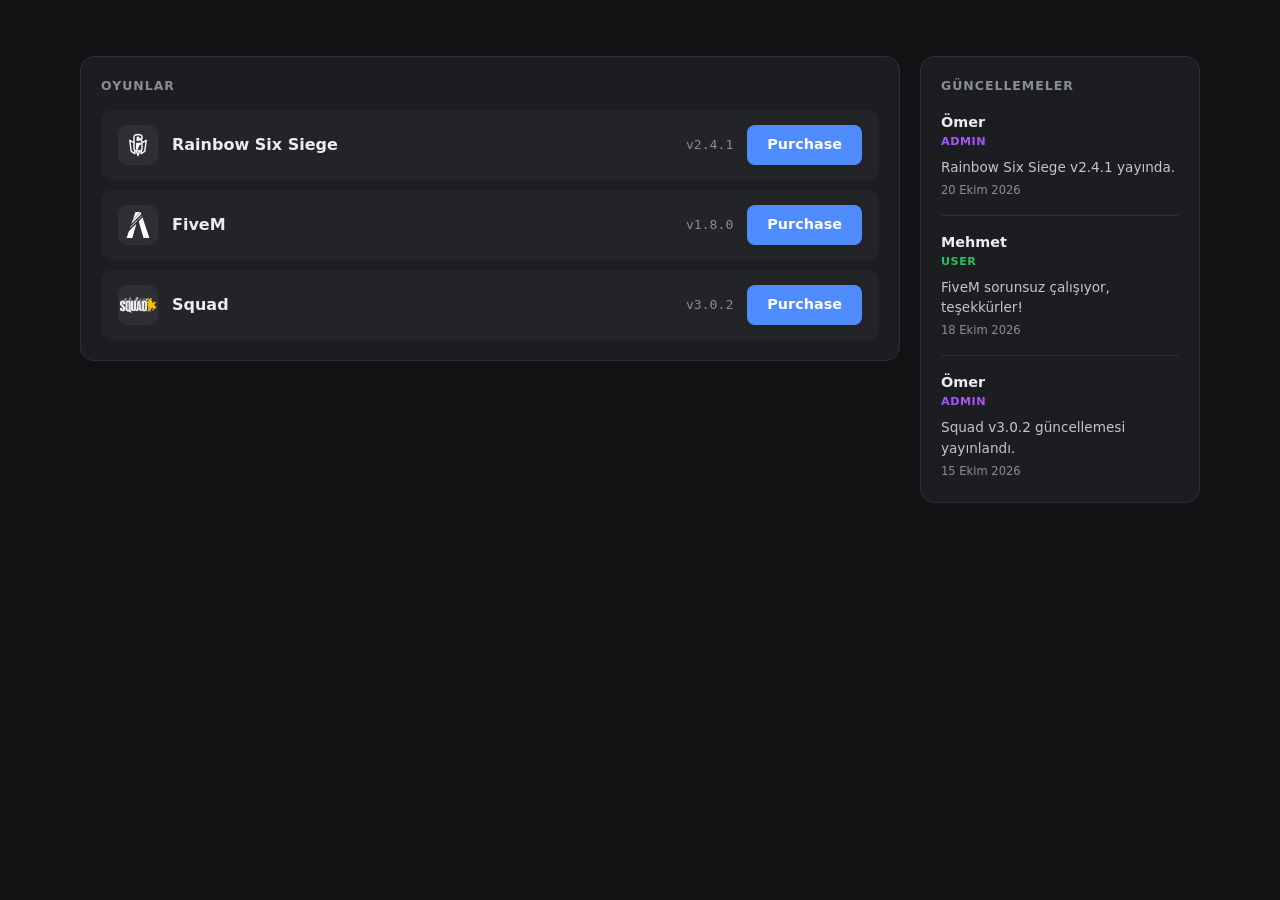
==== index.html @ ae7ca2d1 "Use real Squad logo Logo provided by the user, converted to a transparent PNG with the black wordmar" ====
<!DOCTYPE html>
<html lang="tr">
<head>
  <meta charset="UTF-8">
  <meta name="viewport" content="width=device-width, initial-scale=1.0">
  <title>Ürünler</title>
  <style>
    :root {
      --bg: #121214;
      --panel: #1c1d20;
      --row: #232428;
      --line: #2e2f34;
      --text: #ededef;
      --muted: #8b8d94;
      --accent: #4f8cff;
      --accent-hover: #3b78ee;
      --admin: #a855f7;
      --user: #22c55e;
    }

    * { box-sizing: border-box; margin: 0; padding: 0; }

    body {
      background: var(--bg);
      color: var(--text);
      font-family: "Segoe UI", system-ui, -apple-system, Roboto, sans-serif;
      line-height: 1.5;
      min-height: 100vh;
      padding: 56px 16px;
    }

    .layout {
      max-width: 1120px;
      margin: 0 auto;
      display: grid;
      grid-template-columns: 1fr 280px;
      gap: 20px;
      align-items: start;
    }

    .panel {
      background: var(--panel);
      border: 1px solid var(--line);
      border-radius: 14px;
      padding: 20px;
    }

    .title {
      font-size: .78rem;
      font-weight: 600;
      text-transform: uppercase;
      letter-spacing: 1px;
      color: var(--muted);
      margin-bottom: 14px;
    }

    /* Ürün satırı */
    .product {
      background: var(--row);
      border: 1px solid transparent;
      border-radius: 10px;
      transition: border-color .2s;
    }
    .product + .product { margin-top: 10px; }
    .product.open { border-color: var(--line); }

    .row {
      display: flex;
      align-items: center;
      gap: 14px;
      padding: 14px 16px;
    }
    .logo {
      width: 40px; height: 40px;
      border-radius: 9px;
      background: #2e2f34;
      display: grid; place-items: center;
      flex-shrink: 0;
    }
    .logo img { width: 26px; height: 26px; display: block; }
    .logo img.wide { width: 37px; height: auto; }
    .name { flex: 1; font-weight: 600; }
    .version {
      font-family: ui-monospace, Consolas, monospace;
      font-size: .82rem;
      color: var(--muted);
    }

    .btn {
      background: var(--accent);
      color: #fff;
      border: none;
      border-radius: 8px;
      padding: 9px 20px;
      font: inherit;
      font-weight: 600;
      font-size: .9rem;
      cursor: pointer;
      transition: background .2s, transform .1s;
    }
    .btn:hover { background: var(--accent-hover); }
    .btn:active { transform: scale(.97); }
    .btn:focus-visible { outline: 2px solid #fff; outline-offset: 2px; }
    .product.open .row .btn {
      background: transparent;
      color: var(--muted);
      box-shadow: inset 0 0 0 1px var(--line);
    }

    /* Açılır detay */
    .details {
      display: grid;
      grid-template-rows: 0fr;
      transition: grid-template-rows .3s ease;
    }
    .product.open .details { grid-template-rows: 1fr; }
    .details-inner { overflow: hidden; }
    .details-content {
      padding: 4px 16px 18px;
      display: grid;
      grid-template-columns: 1.4fr 1fr;
      grid-template-areas:
        "video prices"
        "desc  desc";
      gap: 16px;
    }

    .video {
      grid-area: video;
      aspect-ratio: 16 / 9;
      border-radius: 8px;
      overflow: hidden;
      background: #000;
    }
    .video iframe { width: 100%; height: 100%; border: 0; display: block; }
    .video .empty {
      width: 100%; height: 100%;
      display: grid; place-items: center;
      color: var(--muted); font-size: .85rem;
    }

    .prices {
      grid-area: prices;
      display: flex;
      flex-direction: column;
      gap: 8px;
    }
    .plan {
      display: flex;
      align-items: center;
      justify-content: space-between;
      gap: 10px;
      padding: 12px 14px;
      border: 1px solid var(--line);
      border-radius: 8px;
      background: transparent;
      color: var(--text);
      font: inherit;
      cursor: pointer;
      text-align: left;
      transition: border-color .2s, background .2s;
    }
    .plan:hover { border-color: var(--accent); background: rgba(79, 140, 255, .06); }
    .plan.popular { border-color: var(--accent); background: rgba(79, 140, 255, .08); }
    .plan .label { font-size: .9rem; }
    .plan .tag {
      display: block;
      font-size: .7rem;
      font-weight: 700;
      color: var(--accent);
      text-transform: uppercase;
      letter-spacing: .5px;
    }
    .plan .price { font-weight: 700; white-space: nowrap; }
    .plan .old {
      display: block;
      font-size: .75rem;
      font-weight: 400;
      color: var(--muted);
      text-decoration: line-through;
      text-align: right;
    }
    .note { font-size: .75rem; color: var(--muted); text-align: center; margin-top: 2px; }

    .desc {
      grid-area: desc;
      font-size: .9rem;
      color: #c4c5cb;
      border-top: 1px solid var(--line);
      padding-top: 14px;
    }
    .desc ul { list-style: none; margin-top: 8px; display: grid; gap: 4px; }
    .desc li::before { content: "✓ "; color: var(--user); font-weight: 700; }

    /* Güncellemeler */
    .update + .update {
      margin-top: 14px;
      padding-top: 14px;
      border-top: 1px solid var(--line);
    }
    .author { font-weight: 600; font-size: .9rem; }
    .role {
      display: block;
      font-size: .7rem;
      font-weight: 700;
      text-transform: uppercase;
      letter-spacing: .5px;
    }
    .role.admin { color: var(--admin); }
    .role.user  { color: var(--user); }
    .update p { font-size: .85rem; color: #c4c5cb; margin-top: 6px; }
    .update time { font-size: .72rem; color: var(--muted); }

    @media (max-width: 900px) {
      .layout { grid-template-columns: 1fr; }
    }
    @media (max-width: 640px) {
      .details-content {
        grid-template-columns: 1fr;
        grid-template-areas: "video" "prices" "desc";
      }
    }
  </style>
</head>
<body>

  <main class="layout">

    <section class="panel" aria-label="Oyunlar">
      <div class="title">Oyunlar</div>

      <!--
        Her ürün için:
        - data-video: YouTube video ID'si (örn. youtube.com/watch?v=XXXX → "XXXX")
        - fiyatlar ve açıklama aşağıdaki .details içinde
      -->

      <div class="product" data-video="">
        <div class="row">
          <span class="logo"><img src="assets/r6.svg" alt="Rainbow Six Siege logosu"></span>
          <span class="name">Rainbow Six Siege</span>
          <span class="version">v2.4.1</span>
          <button class="btn toggle" aria-expanded="false">Purchase</button>
        </div>
        <div class="details">
          <div class="details-inner">
            <div class="details-content">
              <div class="video"></div>
              <div class="prices">
                <button class="plan"><span class="label">1 Gün</span><span class="price">₺49</span></button>
                <button class="plan popular"><span class="label"><span class="tag">En popüler</span>1 Hafta</span><span class="price"><span class="old">₺343</span>₺199</span></button>
                <button class="plan"><span class="label">1 Ay</span><span class="price"><span class="old">₺1.470</span>₺549</span></button>
                <div class="note">Ödeme sonrası anında teslim</div>
              </div>
              <div class="desc">
                Rainbow Six Siege için hazırlanan paket. Kurulumu birkaç dakika sürer.
                <ul>
                  <li>Kolay kurulum</li>
                  <li>Düzenli güncelleme</li>
                  <li>7/24 destek</li>
                </ul>
              </div>
            </div>
          </div>
        </div>
      </div>

      <div class="product" data-video="">
        <div class="row">
          <span class="logo"><img src="assets/fivem.svg" alt="FiveM logosu"></span>
          <span class="name">FiveM</span>
          <span class="version">v1.8.0</span>
          <button class="btn toggle" aria-expanded="false">Purchase</button>
        </div>
        <div class="details">
          <div class="details-inner">
            <div class="details-content">
              <div class="video"></div>
              <div class="prices">
                <button class="plan"><span class="label">1 Gün</span><span class="price">₺39</span></button>
                <button class="plan popular"><span class="label"><span class="tag">En popüler</span>1 Hafta</span><span class="price"><span class="old">₺273</span>₺159</span></button>
                <button class="plan"><span class="label">1 Ay</span><span class="price"><span class="old">₺1.170</span>₺449</span></button>
                <div class="note">Ödeme sonrası anında teslim</div>
              </div>
              <div class="desc">
                FiveM için hazırlanan paket. Kurulumu birkaç dakika sürer.
                <ul>
                  <li>Kolay kurulum</li>
                  <li>Düzenli güncelleme</li>
                  <li>7/24 destek</li>
                </ul>
              </div>
            </div>
          </div>
        </div>
      </div>

      <div class="product" data-video="">
        <div class="row">
          <span class="logo"><img class="wide" src="assets/squad.png" alt="Squad logosu"></span>
          <span class="name">Squad</span>
          <span class="version">v3.0.2</span>
          <button class="btn toggle" aria-expanded="false">Purchase</button>
        </div>
        <div class="details">
          <div class="details-inner">
            <div class="details-content">
              <div class="video"></div>
              <div class="prices">
                <button class="plan"><span class="label">1 Gün</span><span class="price">₺45</span></button>
                <button class="plan popular"><span class="label"><span class="tag">En popüler</span>1 Hafta</span><span class="price"><span class="old">₺315</span>₺179</span></button>
                <button class="plan"><span class="label">1 Ay</span><span class="price"><span class="old">₺1.350</span>₺499</span></button>
                <div class="note">Ödeme sonrası anında teslim</div>
              </div>
              <div class="desc">
                Squad için hazırlanan paket. Kurulumu birkaç dakika sürer.
                <ul>
                  <li>Kolay kurulum</li>
                  <li>Düzenli güncelleme</li>
                  <li>7/24 destek</li>
                </ul>
              </div>
            </div>
          </div>
        </div>
      </div>
    </section>

    <aside class="panel" aria-label="Güncellemeler">
      <div class="title">Güncellemeler</div>

      <article class="update">
        <span class="author">Ömer</span>
        <span class="role admin" lang="en">Admin</span>
        <p>Rainbow Six Siege v2.4.1 yayında.</p>
        <time datetime="2026-10-20">20 Ekim 2026</time>
      </article>

      <article class="update">
        <span class="author">Mehmet</span>
        <span class="role user" lang="en">User</span>
        <p>FiveM sorunsuz çalışıyor, teşekkürler!</p>
        <time datetime="2026-10-18">18 Ekim 2026</time>
      </article>

      <article class="update">
        <span class="author">Ömer</span>
        <span class="role admin" lang="en">Admin</span>
        <p>Squad v3.0.2 güncellemesi yayınlandı.</p>
        <time datetime="2026-10-15">15 Ekim 2026</time>
      </article>
    </aside>

  </main>

  <script>
    const products = document.querySelectorAll('.product');

    function close(p) {
      p.classList.remove('open');
      const btn = p.querySelector('.toggle');
      btn.textContent = 'Purchase';
      btn.setAttribute('aria-expanded', 'false');
      // Kapanınca videoyu durdurmak için iframe'i kaldır
      setTimeout(() => { if (!p.classList.contains('open')) p.querySelector('.video').innerHTML = ''; }, 300);
    }

    function open(p) {
      p.classList.add('open');
      const btn = p.querySelector('.toggle');
      btn.textContent = 'Kapat';
      btn.setAttribute('aria-expanded', 'true');

      const box = p.querySelector('.video');
      const id = p.dataset.video;
      box.innerHTML = id
        ? `<iframe src="https://www.youtube-nocookie.com/embed/${id}" title="Ürün videosu" allow="accelerometer; encrypted-media; gyroscope; picture-in-picture" allowfullscreen></iframe>`
        : '<div class="empty">Video yakında</div>';
    }

    products.forEach(p => {
      p.querySelector('.toggle').addEventListener('click', () => {
        const isOpen = p.classList.contains('open');
        products.forEach(o => o.classList.contains('open') && close(o)); // aynı anda tek ürün açık
        if (!isOpen) open(p);
      });
    });
  </script>

</body>
</html>
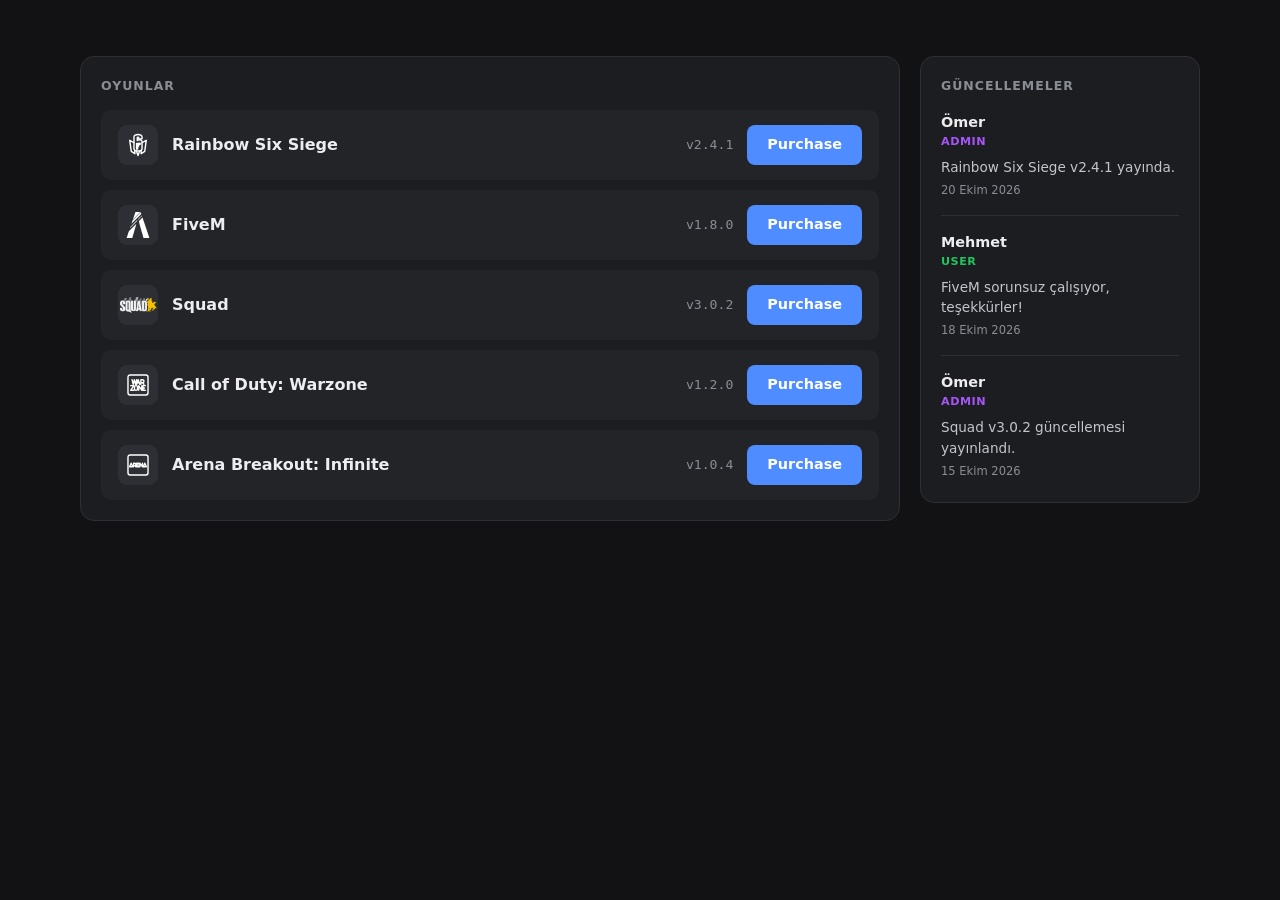
==== commit 631a450a: "Add Call of Duty: Warzone and Arena Breakout: Infinite Both use the same expandable purchase panel a" ====
--- a/index.html
+++ b/index.html
@@ -324,6 +324,66 @@
           </div>
         </div>
       </div>
+
+      <div class="product" data-video="">
+        <div class="row">
+          <span class="logo"><img src="assets/warzone.svg" alt="Call of Duty: Warzone logosu"></span>
+          <span class="name">Call of Duty: Warzone</span>
+          <span class="version">v1.2.0</span>
+          <button class="btn toggle" aria-expanded="false">Purchase</button>
+        </div>
+        <div class="details">
+          <div class="details-inner">
+            <div class="details-content">
+              <div class="video"></div>
+              <div class="prices">
+                <button class="plan"><span class="label">1 Gün</span><span class="price">₺55</span></button>
+                <button class="plan popular"><span class="label"><span class="tag">En popüler</span>1 Hafta</span><span class="price"><span class="old">₺385</span>₺219</span></button>
+                <button class="plan"><span class="label">1 Ay</span><span class="price"><span class="old">₺1.650</span>₺599</span></button>
+                <div class="note">Ödeme sonrası anında teslim</div>
+              </div>
+              <div class="desc">
+                Call of Duty: Warzone için hazırlanan paket. Kurulumu birkaç dakika sürer.
+                <ul>
+                  <li>Kolay kurulum</li>
+                  <li>Düzenli güncelleme</li>
+                  <li>7/24 destek</li>
+                </ul>
+              </div>
+            </div>
+          </div>
+        </div>
+      </div>
+
+      <div class="product" data-video="">
+        <div class="row">
+          <span class="logo"><img src="assets/arena.svg" alt="Arena Breakout: Infinite logosu"></span>
+          <span class="name">Arena Breakout: Infinite</span>
+          <span class="version">v1.0.4</span>
+          <button class="btn toggle" aria-expanded="false">Purchase</button>
+        </div>
+        <div class="details">
+          <div class="details-inner">
+            <div class="details-content">
+              <div class="video"></div>
+              <div class="prices">
+                <button class="plan"><span class="label">1 Gün</span><span class="price">₺45</span></button>
+                <button class="plan popular"><span class="label"><span class="tag">En popüler</span>1 Hafta</span><span class="price"><span class="old">₺315</span>₺179</span></button>
+                <button class="plan"><span class="label">1 Ay</span><span class="price"><span class="old">₺1.350</span>₺499</span></button>
+                <div class="note">Ödeme sonrası anında teslim</div>
+              </div>
+              <div class="desc">
+                Arena Breakout: Infinite için hazırlanan paket. Kurulumu birkaç dakika sürer.
+                <ul>
+                  <li>Kolay kurulum</li>
+                  <li>Düzenli güncelleme</li>
+                  <li>7/24 destek</li>
+                </ul>
+              </div>
+            </div>
+          </div>
+        </div>
+      </div>
     </section>
 
     <aside class="panel" aria-label="Güncellemeler">
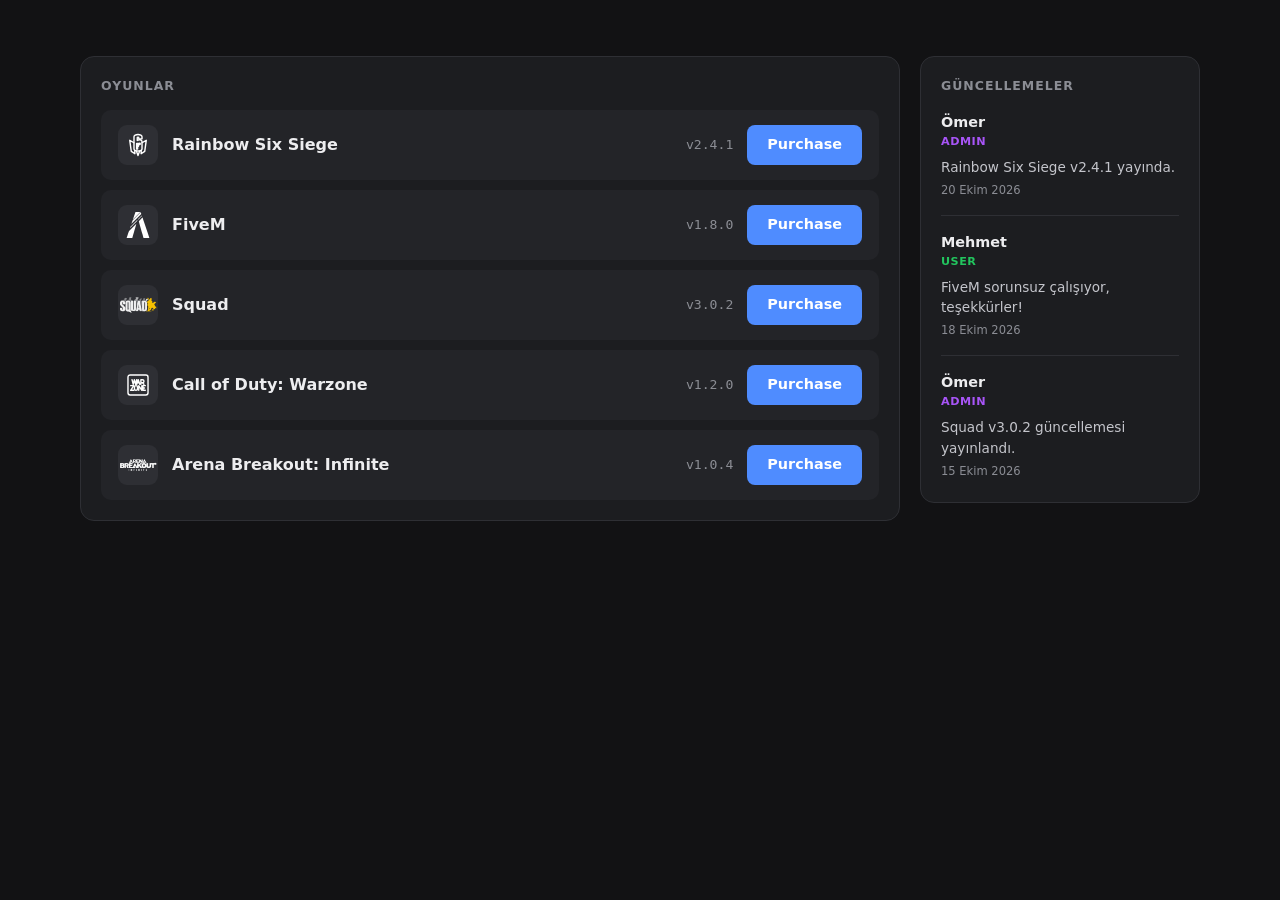
==== commit cabbe1e3: "Use official Arena Breakout: Infinite logo Logo provided by the user, converted to a transparent whi" ====
--- a/index.html
+++ b/index.html
@@ -357,7 +357,7 @@
 
       <div class="product" data-video="">
         <div class="row">
-          <span class="logo"><img src="assets/arena.svg" alt="Arena Breakout: Infinite logosu"></span>
+          <span class="logo"><img class="wide" src="assets/arena.png" alt="Arena Breakout: Infinite logosu"></span>
           <span class="name">Arena Breakout: Infinite</span>
           <span class="version">v1.0.4</span>
           <button class="btn toggle" aria-expanded="false">Purchase</button>
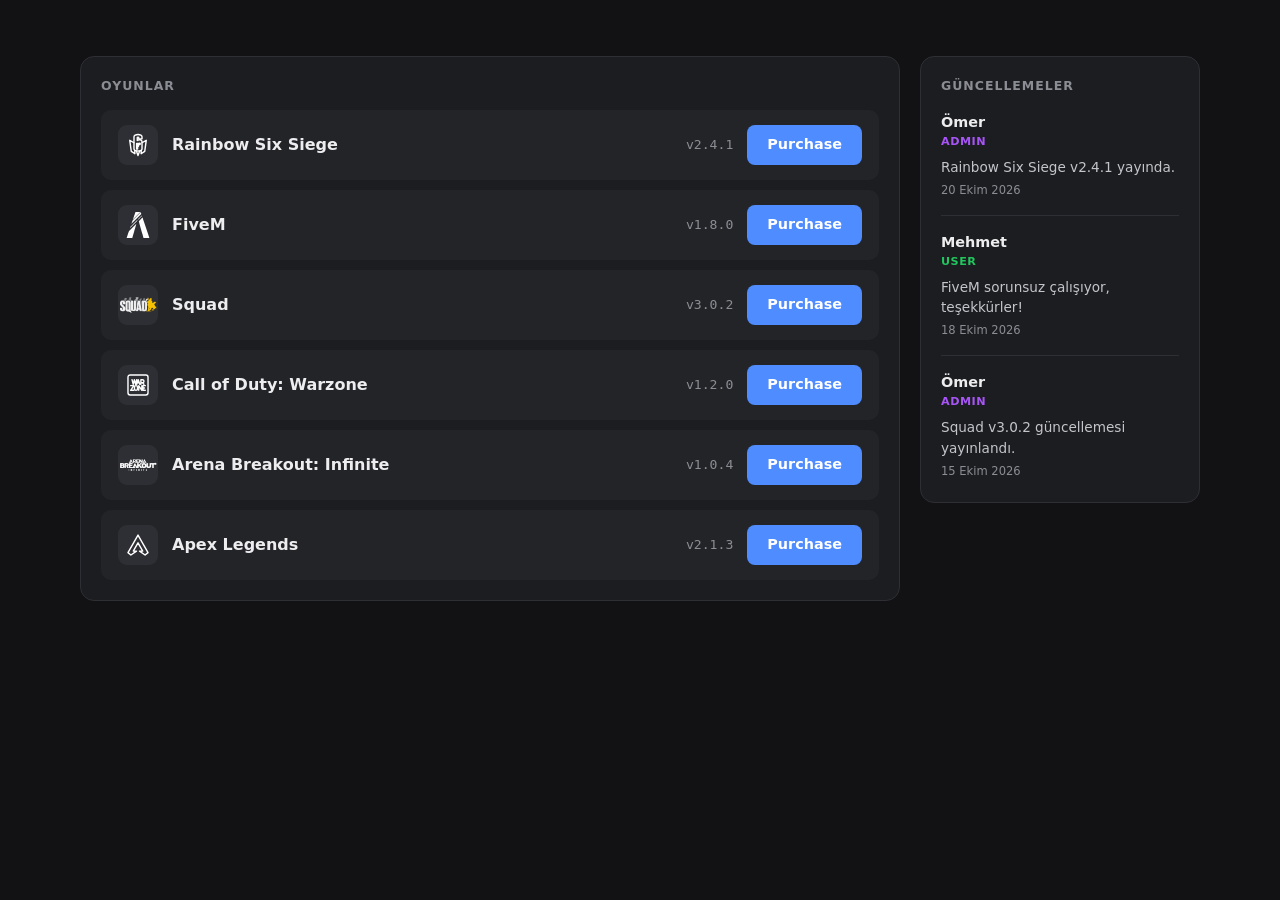
==== commit 7f418345: "Add Apex Legends Logo from Arcticons (CC BY-SA 4.0).  Co-Authored-By: Claude Opus 5.5 <noreply@anthr" ====
--- a/index.html
+++ b/index.html
@@ -384,6 +384,36 @@
           </div>
         </div>
       </div>
+
+      <div class="product" data-video="">
+        <div class="row">
+          <span class="logo"><img src="assets/apex.svg" alt="Apex Legends logosu"></span>
+          <span class="name">Apex Legends</span>
+          <span class="version">v2.1.3</span>
+          <button class="btn toggle" aria-expanded="false">Purchase</button>
+        </div>
+        <div class="details">
+          <div class="details-inner">
+            <div class="details-content">
+              <div class="video"></div>
+              <div class="prices">
+                <button class="plan"><span class="label">1 Gün</span><span class="price">₺55</span></button>
+                <button class="plan popular"><span class="label"><span class="tag">En popüler</span>1 Hafta</span><span class="price"><span class="old">₺385</span>₺219</span></button>
+                <button class="plan"><span class="label">1 Ay</span><span class="price"><span class="old">₺1.650</span>₺599</span></button>
+                <div class="note">Ödeme sonrası anında teslim</div>
+              </div>
+              <div class="desc">
+                Apex Legends için hazırlanan paket. Kurulumu birkaç dakika sürer.
+                <ul>
+                  <li>Kolay kurulum</li>
+                  <li>Düzenli güncelleme</li>
+                  <li>7/24 destek</li>
+                </ul>
+              </div>
+            </div>
+          </div>
+        </div>
+      </div>
     </section>
 
     <aside class="panel" aria-label="Güncellemeler">
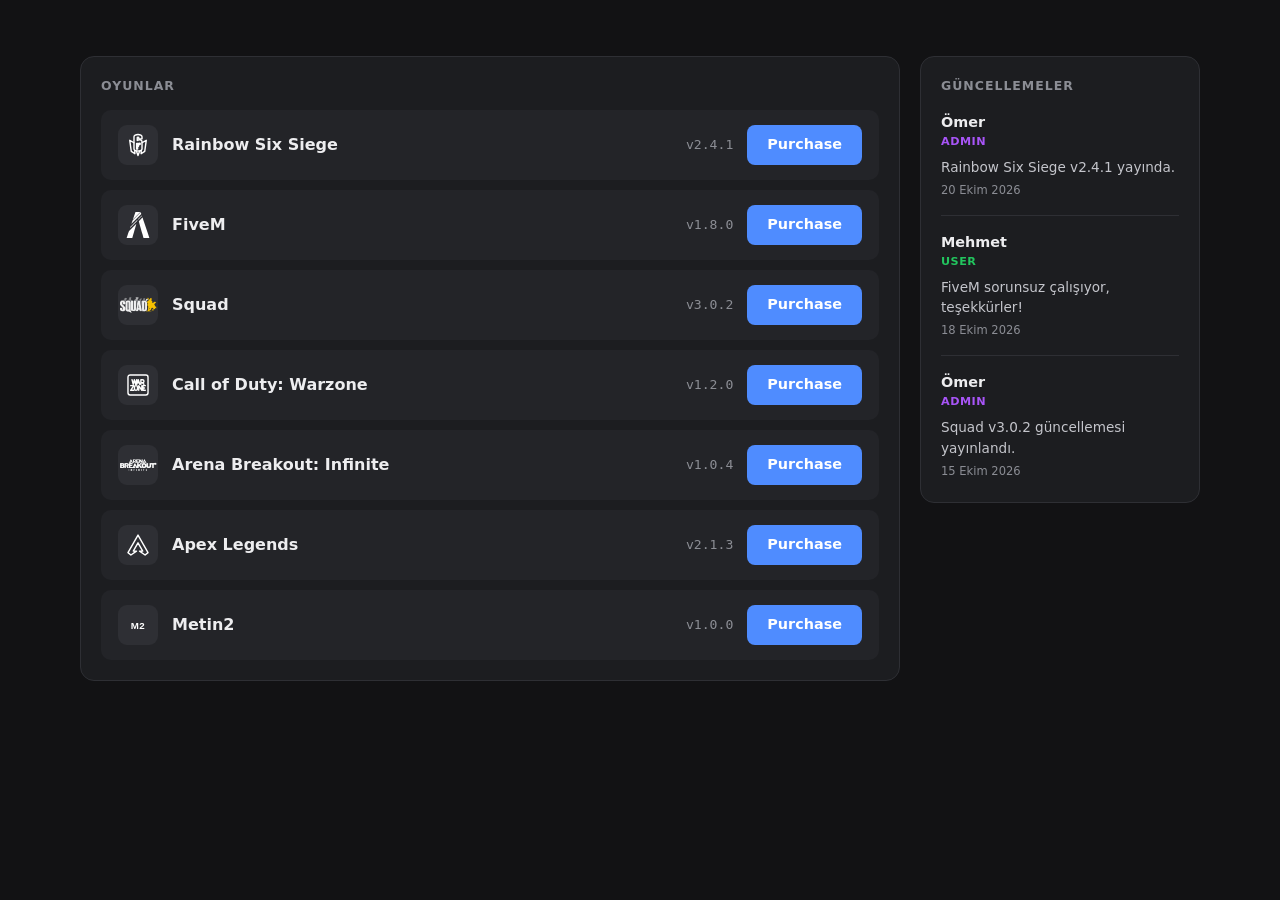
==== commit 1ccf5192: "Add Metin2 Uses a temporary monogram until the official logo is provided.  Co-Authored-By: Claude Op" ====
--- a/index.html
+++ b/index.html
@@ -414,6 +414,36 @@
           </div>
         </div>
       </div>
+
+      <div class="product" data-video="">
+        <div class="row">
+          <span class="logo"><img src="assets/metin2.svg" alt="Metin2 logosu"></span>
+          <span class="name">Metin2</span>
+          <span class="version">v1.0.0</span>
+          <button class="btn toggle" aria-expanded="false">Purchase</button>
+        </div>
+        <div class="details">
+          <div class="details-inner">
+            <div class="details-content">
+              <div class="video"></div>
+              <div class="prices">
+                <button class="plan"><span class="label">1 Gün</span><span class="price">₺35</span></button>
+                <button class="plan popular"><span class="label"><span class="tag">En popüler</span>1 Hafta</span><span class="price"><span class="old">₺245</span>₺139</span></button>
+                <button class="plan"><span class="label">1 Ay</span><span class="price"><span class="old">₺1.050</span>₺379</span></button>
+                <div class="note">Ödeme sonrası anında teslim</div>
+              </div>
+              <div class="desc">
+                Metin2 için hazırlanan paket. Kurulumu birkaç dakika sürer.
+                <ul>
+                  <li>Kolay kurulum</li>
+                  <li>Düzenli güncelleme</li>
+                  <li>7/24 destek</li>
+                </ul>
+              </div>
+            </div>
+          </div>
+        </div>
+      </div>
     </section>
 
     <aside class="panel" aria-label="Güncellemeler">
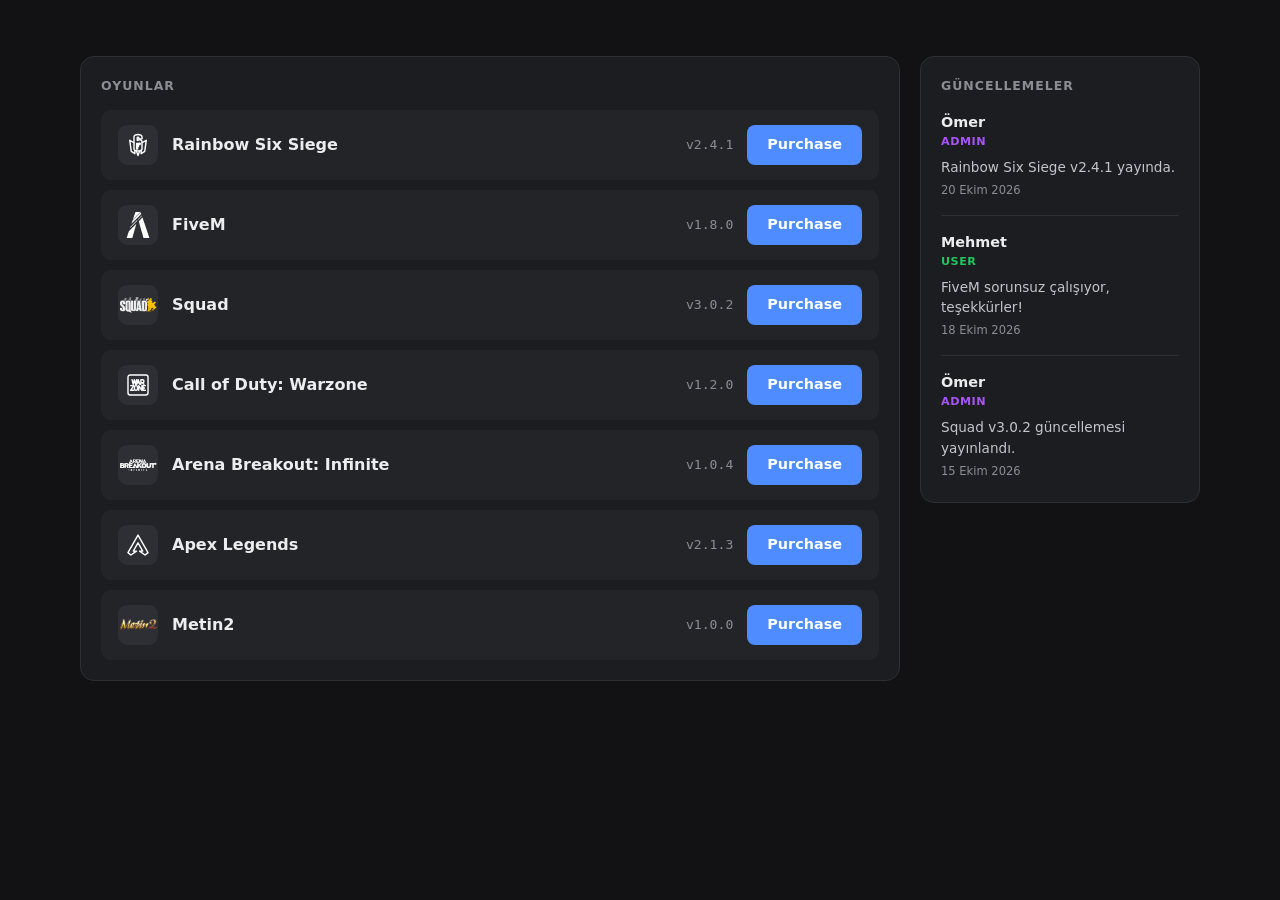
==== commit 82a918d0: "Use official Metin2 logo Logo provided by the user, white background removed; original gold colors k" ====
--- a/index.html
+++ b/index.html
@@ -417,7 +417,7 @@
 
       <div class="product" data-video="">
         <div class="row">
-          <span class="logo"><img src="assets/metin2.svg" alt="Metin2 logosu"></span>
+          <span class="logo"><img class="wide" src="assets/metin2.png" alt="Metin2 logosu"></span>
           <span class="name">Metin2</span>
           <span class="version">v1.0.0</span>
           <button class="btn toggle" aria-expanded="false">Purchase</button>
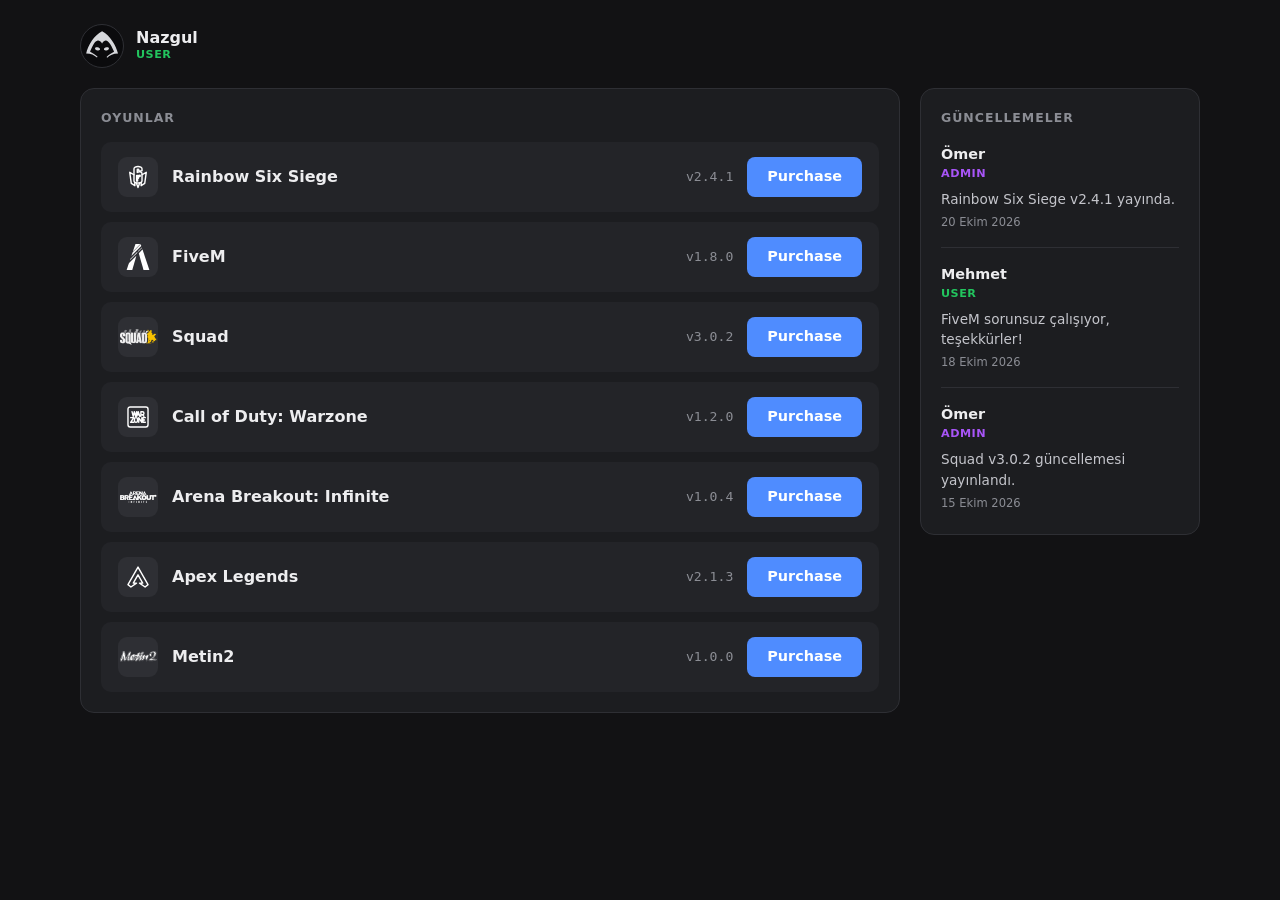
==== commit 202fb073: "Add profile header with avatar, name and User role Temporary Nazgul-style hood avatar from game-icon" ====
--- a/index.html
+++ b/index.html
@@ -26,8 +26,27 @@
       font-family: "Segoe UI", system-ui, -apple-system, Roboto, sans-serif;
       line-height: 1.5;
       min-height: 100vh;
-      padding: 56px 16px;
-    }
+      padding: 24px 16px 56px;
+    }
+
+    /* Profil (sol üst) */
+    .profile {
+      max-width: 1120px;
+      margin: 0 auto 20px;
+      display: flex;
+      align-items: center;
+      gap: 12px;
+    }
+    .profile .avatar {
+      width: 44px; height: 44px;
+      border-radius: 50%;
+      background: #0b0b0d;
+      border: 1px solid var(--line);
+      display: grid; place-items: center;
+      overflow: hidden;
+    }
+    .profile .avatar img { width: 34px; height: 34px; display: block; }
+    .profile .username { font-weight: 600; line-height: 1.2; }
 
     .layout {
       max-width: 1120px;
@@ -224,6 +243,14 @@
 </head>
 <body>
 
+  <div class="profile">
+    <div class="avatar"><img src="assets/avatar.svg" alt="Profil resmi"></div>
+    <div>
+      <div class="username">Nazgul</div>
+      <span class="role user" lang="en">User</span>
+    </div>
+  </div>
+
   <main class="layout">
 
     <section class="panel" aria-label="Oyunlar">
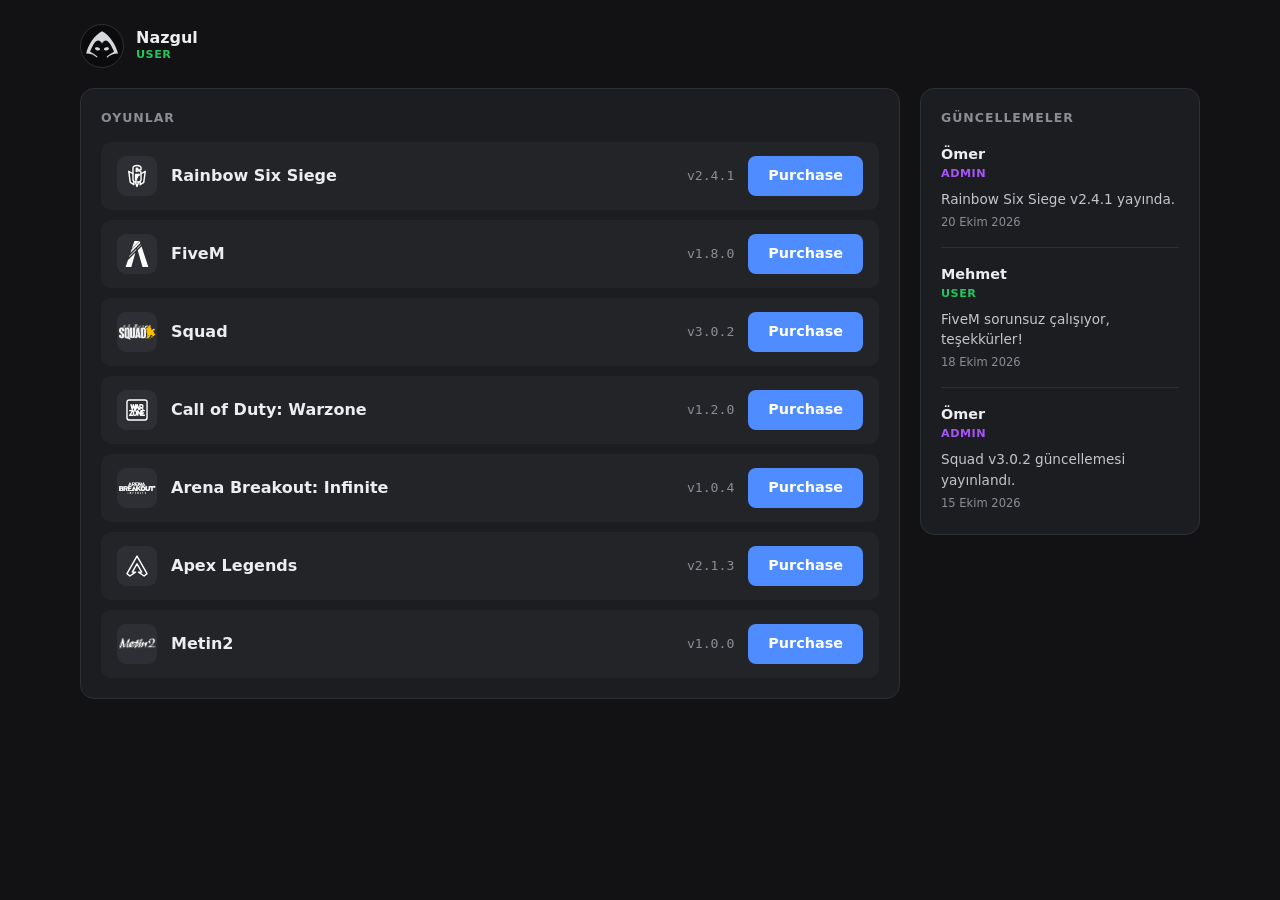
==== commit 46a5e6f0: "Open each game on its own product page Purchase now links to product.html?id=<game>, a shared templa" ====
--- a/index.html
+++ b/index.html
@@ -4,535 +4,65 @@
   <meta charset="UTF-8">
   <meta name="viewport" content="width=device-width, initial-scale=1.0">
   <title>Ürünler</title>
-  <style>
-    :root {
-      --bg: #121214;
-      --panel: #1c1d20;
-      --row: #232428;
-      --line: #2e2f34;
-      --text: #ededef;
-      --muted: #8b8d94;
-      --accent: #4f8cff;
-      --accent-hover: #3b78ee;
-      --admin: #a855f7;
-      --user: #22c55e;
-    }
-
-    * { box-sizing: border-box; margin: 0; padding: 0; }
-
-    body {
-      background: var(--bg);
-      color: var(--text);
-      font-family: "Segoe UI", system-ui, -apple-system, Roboto, sans-serif;
-      line-height: 1.5;
-      min-height: 100vh;
-      padding: 24px 16px 56px;
-    }
-
-    /* Profil (sol üst) */
-    .profile {
-      max-width: 1120px;
-      margin: 0 auto 20px;
-      display: flex;
-      align-items: center;
-      gap: 12px;
-    }
-    .profile .avatar {
-      width: 44px; height: 44px;
-      border-radius: 50%;
-      background: #0b0b0d;
-      border: 1px solid var(--line);
-      display: grid; place-items: center;
-      overflow: hidden;
-    }
-    .profile .avatar img { width: 34px; height: 34px; display: block; }
-    .profile .username { font-weight: 600; line-height: 1.2; }
-
-    .layout {
-      max-width: 1120px;
-      margin: 0 auto;
-      display: grid;
-      grid-template-columns: 1fr 280px;
-      gap: 20px;
-      align-items: start;
-    }
-
-    .panel {
-      background: var(--panel);
-      border: 1px solid var(--line);
-      border-radius: 14px;
-      padding: 20px;
-    }
-
-    .title {
-      font-size: .78rem;
-      font-weight: 600;
-      text-transform: uppercase;
-      letter-spacing: 1px;
-      color: var(--muted);
-      margin-bottom: 14px;
-    }
-
-    /* Ürün satırı */
-    .product {
-      background: var(--row);
-      border: 1px solid transparent;
-      border-radius: 10px;
-      transition: border-color .2s;
-    }
-    .product + .product { margin-top: 10px; }
-    .product.open { border-color: var(--line); }
-
-    .row {
-      display: flex;
-      align-items: center;
-      gap: 14px;
-      padding: 14px 16px;
-    }
-    .logo {
-      width: 40px; height: 40px;
-      border-radius: 9px;
-      background: #2e2f34;
-      display: grid; place-items: center;
-      flex-shrink: 0;
-    }
-    .logo img { width: 26px; height: 26px; display: block; }
-    .logo img.wide { width: 37px; height: auto; }
-    .name { flex: 1; font-weight: 600; }
-    .version {
-      font-family: ui-monospace, Consolas, monospace;
-      font-size: .82rem;
-      color: var(--muted);
-    }
-
-    .btn {
-      background: var(--accent);
-      color: #fff;
-      border: none;
-      border-radius: 8px;
-      padding: 9px 20px;
-      font: inherit;
-      font-weight: 600;
-      font-size: .9rem;
-      cursor: pointer;
-      transition: background .2s, transform .1s;
-    }
-    .btn:hover { background: var(--accent-hover); }
-    .btn:active { transform: scale(.97); }
-    .btn:focus-visible { outline: 2px solid #fff; outline-offset: 2px; }
-    .product.open .row .btn {
-      background: transparent;
-      color: var(--muted);
-      box-shadow: inset 0 0 0 1px var(--line);
-    }
-
-    /* Açılır detay */
-    .details {
-      display: grid;
-      grid-template-rows: 0fr;
-      transition: grid-template-rows .3s ease;
-    }
-    .product.open .details { grid-template-rows: 1fr; }
-    .details-inner { overflow: hidden; }
-    .details-content {
-      padding: 4px 16px 18px;
-      display: grid;
-      grid-template-columns: 1.4fr 1fr;
-      grid-template-areas:
-        "video prices"
-        "desc  desc";
-      gap: 16px;
-    }
-
-    .video {
-      grid-area: video;
-      aspect-ratio: 16 / 9;
-      border-radius: 8px;
-      overflow: hidden;
-      background: #000;
-    }
-    .video iframe { width: 100%; height: 100%; border: 0; display: block; }
-    .video .empty {
-      width: 100%; height: 100%;
-      display: grid; place-items: center;
-      color: var(--muted); font-size: .85rem;
-    }
-
-    .prices {
-      grid-area: prices;
-      display: flex;
-      flex-direction: column;
-      gap: 8px;
-    }
-    .plan {
-      display: flex;
-      align-items: center;
-      justify-content: space-between;
-      gap: 10px;
-      padding: 12px 14px;
-      border: 1px solid var(--line);
-      border-radius: 8px;
-      background: transparent;
-      color: var(--text);
-      font: inherit;
-      cursor: pointer;
-      text-align: left;
-      transition: border-color .2s, background .2s;
-    }
-    .plan:hover { border-color: var(--accent); background: rgba(79, 140, 255, .06); }
-    .plan.popular { border-color: var(--accent); background: rgba(79, 140, 255, .08); }
-    .plan .label { font-size: .9rem; }
-    .plan .tag {
-      display: block;
-      font-size: .7rem;
-      font-weight: 700;
-      color: var(--accent);
-      text-transform: uppercase;
-      letter-spacing: .5px;
-    }
-    .plan .price { font-weight: 700; white-space: nowrap; }
-    .plan .old {
-      display: block;
-      font-size: .75rem;
-      font-weight: 400;
-      color: var(--muted);
-      text-decoration: line-through;
-      text-align: right;
-    }
-    .note { font-size: .75rem; color: var(--muted); text-align: center; margin-top: 2px; }
-
-    .desc {
-      grid-area: desc;
-      font-size: .9rem;
-      color: #c4c5cb;
-      border-top: 1px solid var(--line);
-      padding-top: 14px;
-    }
-    .desc ul { list-style: none; margin-top: 8px; display: grid; gap: 4px; }
-    .desc li::before { content: "✓ "; color: var(--user); font-weight: 700; }
-
-    /* Güncellemeler */
-    .update + .update {
-      margin-top: 14px;
-      padding-top: 14px;
-      border-top: 1px solid var(--line);
-    }
-    .author { font-weight: 600; font-size: .9rem; }
-    .role {
-      display: block;
-      font-size: .7rem;
-      font-weight: 700;
-      text-transform: uppercase;
-      letter-spacing: .5px;
-    }
-    .role.admin { color: var(--admin); }
-    .role.user  { color: var(--user); }
-    .update p { font-size: .85rem; color: #c4c5cb; margin-top: 6px; }
-    .update time { font-size: .72rem; color: var(--muted); }
-
-    @media (max-width: 900px) {
-      .layout { grid-template-columns: 1fr; }
-    }
-    @media (max-width: 640px) {
-      .details-content {
-        grid-template-columns: 1fr;
-        grid-template-areas: "video" "prices" "desc";
-      }
-    }
-  </style>
+  <link rel="stylesheet" href="style.css">
 </head>
 <body>
+  <div class="container">
 
-  <div class="profile">
-    <div class="avatar"><img src="assets/avatar.svg" alt="Profil resmi"></div>
-    <div>
-      <div class="username">Nazgul</div>
-      <span class="role user" lang="en">User</span>
-    </div>
+    <header class="topbar">
+      <div class="profile">
+        <div class="avatar"><img src="assets/avatar.svg" alt="Profil resmi"></div>
+        <div>
+          <div class="username">Nazgul</div>
+          <span class="role user" lang="en">User</span>
+        </div>
+      </div>
+    </header>
+
+    <main class="layout">
+
+      <section class="panel" aria-label="Oyunlar">
+        <div class="title">Oyunlar</div>
+        <div id="product-list"></div>
+      </section>
+
+      <aside class="panel" aria-label="Güncellemeler">
+        <div class="title">Güncellemeler</div>
+
+        <article class="update">
+          <span class="author">Ömer</span>
+          <span class="role admin" lang="en">Admin</span>
+          <p>Rainbow Six Siege v2.4.1 yayında.</p>
+          <time datetime="2026-10-20">20 Ekim 2026</time>
+        </article>
+
+        <article class="update">
+          <span class="author">Mehmet</span>
+          <span class="role user" lang="en">User</span>
+          <p>FiveM sorunsuz çalışıyor, teşekkürler!</p>
+          <time datetime="2026-10-18">18 Ekim 2026</time>
+        </article>
+
+        <article class="update">
+          <span class="author">Ömer</span>
+          <span class="role admin" lang="en">Admin</span>
+          <p>Squad v3.0.2 güncellemesi yayınlandı.</p>
+          <time datetime="2026-10-15">15 Ekim 2026</time>
+        </article>
+      </aside>
+
+    </main>
   </div>
 
-  <main class="layout">
-
-    <section class="panel" aria-label="Oyunlar">
-      <div class="title">Oyunlar</div>
-
-      <!--
-        Her ürün için:
-        - data-video: YouTube video ID'si (örn. youtube.com/watch?v=XXXX → "XXXX")
-        - fiyatlar ve açıklama aşağıdaki .details içinde
-      -->
-
-      <div class="product" data-video="">
-        <div class="row">
-          <span class="logo"><img src="assets/r6.svg" alt="Rainbow Six Siege logosu"></span>
-          <span class="name">Rainbow Six Siege</span>
-          <span class="version">v2.4.1</span>
-          <button class="btn toggle" aria-expanded="false">Purchase</button>
-        </div>
-        <div class="details">
-          <div class="details-inner">
-            <div class="details-content">
-              <div class="video"></div>
-              <div class="prices">
-                <button class="plan"><span class="label">1 Gün</span><span class="price">₺49</span></button>
-                <button class="plan popular"><span class="label"><span class="tag">En popüler</span>1 Hafta</span><span class="price"><span class="old">₺343</span>₺199</span></button>
-                <button class="plan"><span class="label">1 Ay</span><span class="price"><span class="old">₺1.470</span>₺549</span></button>
-                <div class="note">Ödeme sonrası anında teslim</div>
-              </div>
-              <div class="desc">
-                Rainbow Six Siege için hazırlanan paket. Kurulumu birkaç dakika sürer.
-                <ul>
-                  <li>Kolay kurulum</li>
-                  <li>Düzenli güncelleme</li>
-                  <li>7/24 destek</li>
-                </ul>
-              </div>
-            </div>
-          </div>
-        </div>
-      </div>
-
-      <div class="product" data-video="">
-        <div class="row">
-          <span class="logo"><img src="assets/fivem.svg" alt="FiveM logosu"></span>
-          <span class="name">FiveM</span>
-          <span class="version">v1.8.0</span>
-          <button class="btn toggle" aria-expanded="false">Purchase</button>
-        </div>
-        <div class="details">
-          <div class="details-inner">
-            <div class="details-content">
-              <div class="video"></div>
-              <div class="prices">
-                <button class="plan"><span class="label">1 Gün</span><span class="price">₺39</span></button>
-                <button class="plan popular"><span class="label"><span class="tag">En popüler</span>1 Hafta</span><span class="price"><span class="old">₺273</span>₺159</span></button>
-                <button class="plan"><span class="label">1 Ay</span><span class="price"><span class="old">₺1.170</span>₺449</span></button>
-                <div class="note">Ödeme sonrası anında teslim</div>
-              </div>
-              <div class="desc">
-                FiveM için hazırlanan paket. Kurulumu birkaç dakika sürer.
-                <ul>
-                  <li>Kolay kurulum</li>
-                  <li>Düzenli güncelleme</li>
-                  <li>7/24 destek</li>
-                </ul>
-              </div>
-            </div>
-          </div>
-        </div>
-      </div>
-
-      <div class="product" data-video="">
-        <div class="row">
-          <span class="logo"><img class="wide" src="assets/squad.png" alt="Squad logosu"></span>
-          <span class="name">Squad</span>
-          <span class="version">v3.0.2</span>
-          <button class="btn toggle" aria-expanded="false">Purchase</button>
-        </div>
-        <div class="details">
-          <div class="details-inner">
-            <div class="details-content">
-              <div class="video"></div>
-              <div class="prices">
-                <button class="plan"><span class="label">1 Gün</span><span class="price">₺45</span></button>
-                <button class="plan popular"><span class="label"><span class="tag">En popüler</span>1 Hafta</span><span class="price"><span class="old">₺315</span>₺179</span></button>
-                <button class="plan"><span class="label">1 Ay</span><span class="price"><span class="old">₺1.350</span>₺499</span></button>
-                <div class="note">Ödeme sonrası anında teslim</div>
-              </div>
-              <div class="desc">
-                Squad için hazırlanan paket. Kurulumu birkaç dakika sürer.
-                <ul>
-                  <li>Kolay kurulum</li>
-                  <li>Düzenli güncelleme</li>
-                  <li>7/24 destek</li>
-                </ul>
-              </div>
-            </div>
-          </div>
-        </div>
-      </div>
-
-      <div class="product" data-video="">
-        <div class="row">
-          <span class="logo"><img src="assets/warzone.svg" alt="Call of Duty: Warzone logosu"></span>
-          <span class="name">Call of Duty: Warzone</span>
-          <span class="version">v1.2.0</span>
-          <button class="btn toggle" aria-expanded="false">Purchase</button>
-        </div>
-        <div class="details">
-          <div class="details-inner">
-            <div class="details-content">
-              <div class="video"></div>
-              <div class="prices">
-                <button class="plan"><span class="label">1 Gün</span><span class="price">₺55</span></button>
-                <button class="plan popular"><span class="label"><span class="tag">En popüler</span>1 Hafta</span><span class="price"><span class="old">₺385</span>₺219</span></button>
-                <button class="plan"><span class="label">1 Ay</span><span class="price"><span class="old">₺1.650</span>₺599</span></button>
-                <div class="note">Ödeme sonrası anında teslim</div>
-              </div>
-              <div class="desc">
-                Call of Duty: Warzone için hazırlanan paket. Kurulumu birkaç dakika sürer.
-                <ul>
-                  <li>Kolay kurulum</li>
-                  <li>Düzenli güncelleme</li>
-                  <li>7/24 destek</li>
-                </ul>
-              </div>
-            </div>
-          </div>
-        </div>
-      </div>
-
-      <div class="product" data-video="">
-        <div class="row">
-          <span class="logo"><img class="wide" src="assets/arena.png" alt="Arena Breakout: Infinite logosu"></span>
-          <span class="name">Arena Breakout: Infinite</span>
-          <span class="version">v1.0.4</span>
-          <button class="btn toggle" aria-expanded="false">Purchase</button>
-        </div>
-        <div class="details">
-          <div class="details-inner">
-            <div class="details-content">
-              <div class="video"></div>
-              <div class="prices">
-                <button class="plan"><span class="label">1 Gün</span><span class="price">₺45</span></button>
-                <button class="plan popular"><span class="label"><span class="tag">En popüler</span>1 Hafta</span><span class="price"><span class="old">₺315</span>₺179</span></button>
-                <button class="plan"><span class="label">1 Ay</span><span class="price"><span class="old">₺1.350</span>₺499</span></button>
-                <div class="note">Ödeme sonrası anında teslim</div>
-              </div>
-              <div class="desc">
-                Arena Breakout: Infinite için hazırlanan paket. Kurulumu birkaç dakika sürer.
-                <ul>
-                  <li>Kolay kurulum</li>
-                  <li>Düzenli güncelleme</li>
-                  <li>7/24 destek</li>
-                </ul>
-              </div>
-            </div>
-          </div>
-        </div>
-      </div>
-
-      <div class="product" data-video="">
-        <div class="row">
-          <span class="logo"><img src="assets/apex.svg" alt="Apex Legends logosu"></span>
-          <span class="name">Apex Legends</span>
-          <span class="version">v2.1.3</span>
-          <button class="btn toggle" aria-expanded="false">Purchase</button>
-        </div>
-        <div class="details">
-          <div class="details-inner">
-            <div class="details-content">
-              <div class="video"></div>
-              <div class="prices">
-                <button class="plan"><span class="label">1 Gün</span><span class="price">₺55</span></button>
-                <button class="plan popular"><span class="label"><span class="tag">En popüler</span>1 Hafta</span><span class="price"><span class="old">₺385</span>₺219</span></button>
-                <button class="plan"><span class="label">1 Ay</span><span class="price"><span class="old">₺1.650</span>₺599</span></button>
-                <div class="note">Ödeme sonrası anında teslim</div>
-              </div>
-              <div class="desc">
-                Apex Legends için hazırlanan paket. Kurulumu birkaç dakika sürer.
-                <ul>
-                  <li>Kolay kurulum</li>
-                  <li>Düzenli güncelleme</li>
-                  <li>7/24 destek</li>
-                </ul>
-              </div>
-            </div>
-          </div>
-        </div>
-      </div>
-
-      <div class="product" data-video="">
-        <div class="row">
-          <span class="logo"><img class="wide" src="assets/metin2.png" alt="Metin2 logosu"></span>
-          <span class="name">Metin2</span>
-          <span class="version">v1.0.0</span>
-          <button class="btn toggle" aria-expanded="false">Purchase</button>
-        </div>
-        <div class="details">
-          <div class="details-inner">
-            <div class="details-content">
-              <div class="video"></div>
-              <div class="prices">
-                <button class="plan"><span class="label">1 Gün</span><span class="price">₺35</span></button>
-                <button class="plan popular"><span class="label"><span class="tag">En popüler</span>1 Hafta</span><span class="price"><span class="old">₺245</span>₺139</span></button>
-                <button class="plan"><span class="label">1 Ay</span><span class="price"><span class="old">₺1.050</span>₺379</span></button>
-                <div class="note">Ödeme sonrası anında teslim</div>
-              </div>
-              <div class="desc">
-                Metin2 için hazırlanan paket. Kurulumu birkaç dakika sürer.
-                <ul>
-                  <li>Kolay kurulum</li>
-                  <li>Düzenli güncelleme</li>
-                  <li>7/24 destek</li>
-                </ul>
-              </div>
-            </div>
-          </div>
-        </div>
-      </div>
-    </section>
-
-    <aside class="panel" aria-label="Güncellemeler">
-      <div class="title">Güncellemeler</div>
-
-      <article class="update">
-        <span class="author">Ömer</span>
-        <span class="role admin" lang="en">Admin</span>
-        <p>Rainbow Six Siege v2.4.1 yayında.</p>
-        <time datetime="2026-10-20">20 Ekim 2026</time>
-      </article>
-
-      <article class="update">
-        <span class="author">Mehmet</span>
-        <span class="role user" lang="en">User</span>
-        <p>FiveM sorunsuz çalışıyor, teşekkürler!</p>
-        <time datetime="2026-10-18">18 Ekim 2026</time>
-      </article>
-
-      <article class="update">
-        <span class="author">Ömer</span>
-        <span class="role admin" lang="en">Admin</span>
-        <p>Squad v3.0.2 güncellemesi yayınlandı.</p>
-        <time datetime="2026-10-15">15 Ekim 2026</time>
-      </article>
-    </aside>
-
-  </main>
-
+  <script src="products.js"></script>
   <script>
-    const products = document.querySelectorAll('.product');
-
-    function close(p) {
-      p.classList.remove('open');
-      const btn = p.querySelector('.toggle');
-      btn.textContent = 'Purchase';
-      btn.setAttribute('aria-expanded', 'false');
-      // Kapanınca videoyu durdurmak için iframe'i kaldır
-      setTimeout(() => { if (!p.classList.contains('open')) p.querySelector('.video').innerHTML = ''; }, 300);
-    }
-
-    function open(p) {
-      p.classList.add('open');
-      const btn = p.querySelector('.toggle');
-      btn.textContent = 'Kapat';
-      btn.setAttribute('aria-expanded', 'true');
-
-      const box = p.querySelector('.video');
-      const id = p.dataset.video;
-      box.innerHTML = id
-        ? `<iframe src="https://www.youtube-nocookie.com/embed/${id}" title="Ürün videosu" allow="accelerometer; encrypted-media; gyroscope; picture-in-picture" allowfullscreen></iframe>`
-        : '<div class="empty">Video yakında</div>';
-    }
-
-    products.forEach(p => {
-      p.querySelector('.toggle').addEventListener('click', () => {
-        const isOpen = p.classList.contains('open');
-        products.forEach(o => o.classList.contains('open') && close(o)); // aynı anda tek ürün açık
-        if (!isOpen) open(p);
-      });
-    });
+    document.getElementById('product-list').innerHTML = PRODUCTS.map(p => `
+      <div class="product">
+        ${logoHTML(p)}
+        <span class="name">${p.name}</span>
+        <span class="version">${p.version}</span>
+        <a class="btn" href="product.html?id=${p.id}">Purchase</a>
+      </div>`).join('');
   </script>
-
 </body>
 </html>
--- a/style.css
+++ b/style.css
@@ -0,0 +1,237 @@
+:root {
+  --bg: #121214;
+  --panel: #1c1d20;
+  --row: #232428;
+  --line: #2e2f34;
+  --text: #ededef;
+  --muted: #8b8d94;
+  --accent: #4f8cff;
+  --accent-hover: #3b78ee;
+  --admin: #a855f7;
+  --user: #22c55e;
+}
+
+* { box-sizing: border-box; margin: 0; padding: 0; }
+
+body {
+  background: var(--bg);
+  color: var(--text);
+  font-family: "Segoe UI", system-ui, -apple-system, Roboto, sans-serif;
+  line-height: 1.5;
+  min-height: 100vh;
+  padding: 24px 16px 56px;
+}
+
+a { color: inherit; }
+
+.container { max-width: 1120px; margin: 0 auto; }
+
+/* Üst çubuk: profil (sol üst) */
+.topbar {
+  display: flex;
+  align-items: center;
+  justify-content: space-between;
+  gap: 12px;
+  margin-bottom: 20px;
+}
+.profile { display: flex; align-items: center; gap: 12px; }
+.profile .avatar {
+  width: 44px; height: 44px;
+  border-radius: 50%;
+  background: #0b0b0d;
+  border: 1px solid var(--line);
+  display: grid; place-items: center;
+  overflow: hidden;
+}
+.profile .avatar img { width: 34px; height: 34px; display: block; }
+.profile .username { font-weight: 600; line-height: 1.2; }
+
+.back {
+  color: var(--muted);
+  text-decoration: none;
+  font-size: .9rem;
+  transition: color .2s;
+}
+.back:hover { color: var(--text); }
+
+.panel {
+  background: var(--panel);
+  border: 1px solid var(--line);
+  border-radius: 14px;
+  padding: 20px;
+}
+
+.title {
+  font-size: .78rem;
+  font-weight: 600;
+  text-transform: uppercase;
+  letter-spacing: 1px;
+  color: var(--muted);
+  margin-bottom: 14px;
+}
+
+.role {
+  display: block;
+  font-size: .7rem;
+  font-weight: 700;
+  text-transform: uppercase;
+  letter-spacing: .5px;
+}
+.role.admin { color: var(--admin); }
+.role.user  { color: var(--user); }
+
+.logo {
+  width: 40px; height: 40px;
+  border-radius: 9px;
+  background: #2e2f34;
+  display: grid; place-items: center;
+  flex-shrink: 0;
+}
+.logo img { width: 26px; height: 26px; display: block; }
+.logo img.wide { width: 37px; height: auto; }
+
+.version {
+  font-family: ui-monospace, Consolas, monospace;
+  font-size: .82rem;
+  color: var(--muted);
+}
+
+.btn {
+  display: inline-block;
+  background: var(--accent);
+  color: #fff;
+  border: none;
+  border-radius: 8px;
+  padding: 9px 20px;
+  font: inherit;
+  font-weight: 600;
+  font-size: .9rem;
+  text-decoration: none;
+  text-align: center;
+  cursor: pointer;
+  transition: background .2s, transform .1s;
+}
+.btn:hover { background: var(--accent-hover); }
+.btn:active { transform: scale(.97); }
+.btn:focus-visible { outline: 2px solid #fff; outline-offset: 2px; }
+
+/* ---------- Ana sayfa ---------- */
+.layout {
+  display: grid;
+  grid-template-columns: 1fr 280px;
+  gap: 20px;
+  align-items: start;
+}
+
+.product {
+  display: flex;
+  align-items: center;
+  gap: 14px;
+  padding: 14px 16px;
+  background: var(--row);
+  border-radius: 10px;
+}
+.product + .product { margin-top: 10px; }
+.product .name { flex: 1; font-weight: 600; }
+
+.update + .update {
+  margin-top: 14px;
+  padding-top: 14px;
+  border-top: 1px solid var(--line);
+}
+.author { font-weight: 600; font-size: .9rem; }
+.update p { font-size: .85rem; color: #c4c5cb; margin-top: 6px; }
+.update time { font-size: .72rem; color: var(--muted); }
+
+/* ---------- Ürün sayfası ---------- */
+.hero {
+  display: flex;
+  align-items: center;
+  gap: 16px;
+  margin-bottom: 20px;
+}
+.hero .logo { width: 64px; height: 64px; border-radius: 14px; }
+.hero .logo img { width: 40px; height: 40px; }
+.hero .logo img.wide { width: 56px; height: auto; }
+.hero h1 { font-size: 1.6rem; font-weight: 700; line-height: 1.2; }
+.status {
+  display: inline-flex; align-items: center; gap: 6px;
+  font-size: .82rem; color: var(--muted); margin-top: 4px;
+}
+.status .dot { width: 8px; height: 8px; border-radius: 50%; background: var(--user); }
+
+.detail {
+  display: grid;
+  grid-template-columns: 1.5fr 1fr;
+  grid-template-areas:
+    "video prices"
+    "desc  desc";
+  gap: 20px;
+  align-items: start;
+}
+
+.video {
+  grid-area: video;
+  aspect-ratio: 16 / 9;
+  border-radius: 14px;
+  overflow: hidden;
+  background: #000;
+  border: 1px solid var(--line);
+}
+.video iframe { width: 100%; height: 100%; border: 0; display: block; }
+.video .empty {
+  width: 100%; height: 100%;
+  display: grid; place-items: center;
+  color: var(--muted); font-size: .9rem;
+}
+
+.prices { grid-area: prices; }
+.plans { display: flex; flex-direction: column; gap: 8px; }
+.plan {
+  display: flex;
+  align-items: center;
+  justify-content: space-between;
+  gap: 10px;
+  padding: 12px 14px;
+  border: 1px solid var(--line);
+  border-radius: 10px;
+  background: transparent;
+  color: var(--text);
+  font: inherit;
+  cursor: pointer;
+  text-align: left;
+  transition: border-color .2s, background .2s;
+}
+.plan:hover { border-color: #4a4c53; }
+.plan.selected { border-color: var(--accent); background: rgba(79, 140, 255, .08); }
+.plan .label { font-size: .92rem; }
+.plan .tag {
+  display: block;
+  font-size: .7rem;
+  font-weight: 700;
+  color: var(--accent);
+  text-transform: uppercase;
+  letter-spacing: .5px;
+}
+.plan .price { font-weight: 700; white-space: nowrap; text-align: right; }
+.plan .old {
+  display: block;
+  font-size: .75rem;
+  font-weight: 400;
+  color: var(--muted);
+  text-decoration: line-through;
+}
+.buy { width: 100%; margin-top: 14px; padding: 13px 20px; font-size: 1rem; }
+.note { font-size: .75rem; color: var(--muted); text-align: center; margin-top: 8px; }
+
+.desc { grid-area: desc; }
+.desc p { font-size: .92rem; color: #c4c5cb; }
+.desc ul { list-style: none; margin-top: 10px; display: grid; gap: 4px; font-size: .92rem; color: #c4c5cb; }
+.desc li::before { content: "✓ "; color: var(--user); font-weight: 700; }
+
+@media (max-width: 900px) {
+  .layout { grid-template-columns: 1fr; }
+}
+@media (max-width: 720px) {
+  .detail { grid-template-columns: 1fr; grid-template-areas: "video" "prices" "desc"; }
+}
